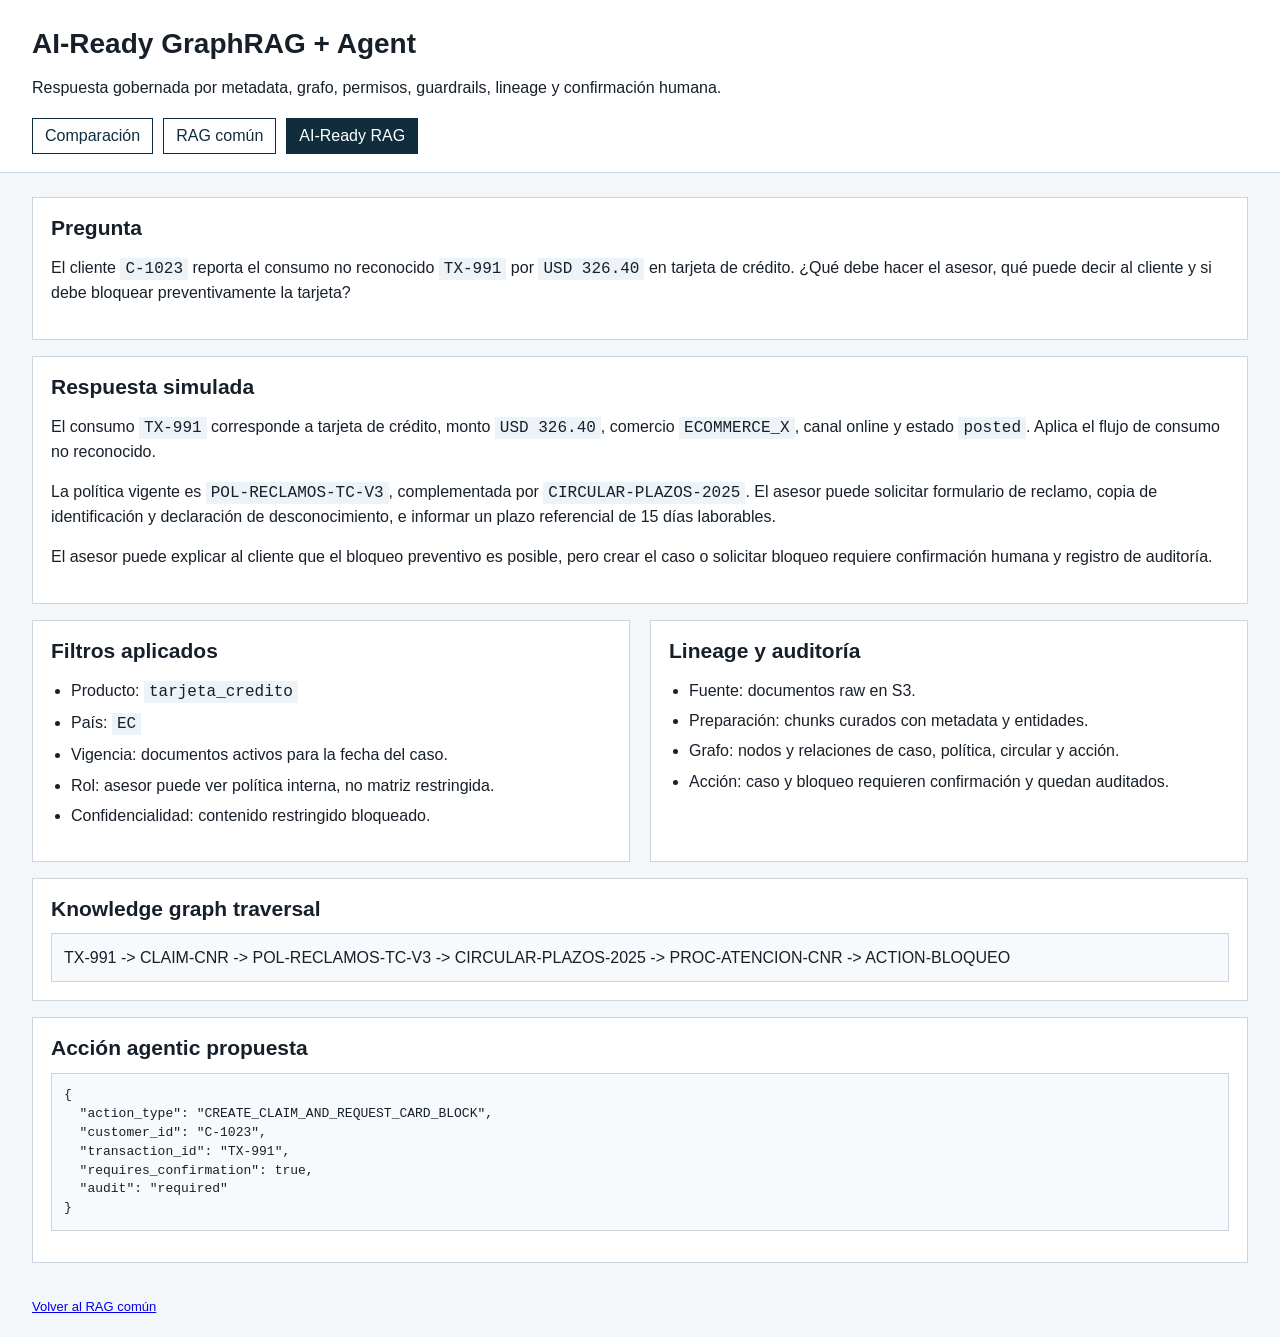
==== app/static/ai-ready-rag.html @ 5d0afe44 "Add separate RAG comparison pages" ====
<!doctype html>
<html lang="es">
  <head>
    <meta charset="utf-8" />
    <meta name="viewport" content="width=device-width, initial-scale=1" />
    <title>AI-Ready GraphRAG + Agent</title>
    <link rel="stylesheet" href="styles.css" />
  </head>
  <body>
    <header>
      <h1>AI-Ready GraphRAG + Agent</h1>
      <p>Respuesta gobernada por metadata, grafo, permisos, guardrails, lineage y confirmación humana.</p>
      <nav>
        <a href="index.html">Comparación</a>
        <a href="basic-rag.html">RAG común</a>
        <a href="ai-ready-rag.html" aria-current="page">AI-Ready RAG</a>
      </nav>
    </header>
    <main class="stack">
      <section>
        <h2>Pregunta</h2>
        <p>El cliente <code>C-1023</code> reporta el consumo no reconocido <code>TX-991</code> por <code>USD 326.40</code> en tarjeta de crédito. ¿Qué debe hacer el asesor, qué puede decir al cliente y si debe bloquear preventivamente la tarjeta?</p>
      </section>
      <section class="answer">
        <h2>Respuesta simulada</h2>
        <p>El consumo <code>TX-991</code> corresponde a tarjeta de crédito, monto <code>USD 326.40</code>, comercio <code>ECOMMERCE_X</code>, canal online y estado <code>posted</code>. Aplica el flujo de consumo no reconocido.</p>
        <p>La política vigente es <code>POL-RECLAMOS-TC-V3</code>, complementada por <code>CIRCULAR-PLAZOS-2025</code>. El asesor puede solicitar formulario de reclamo, copia de identificación y declaración de desconocimiento, e informar un plazo referencial de 15 días laborables.</p>
        <p>El asesor puede explicar al cliente que el bloqueo preventivo es posible, pero crear el caso o solicitar bloqueo requiere confirmación humana y registro de auditoría.</p>
      </section>
      <div class="grid">
        <section>
          <h2>Filtros aplicados</h2>
          <ul>
            <li>Producto: <code>tarjeta_credito</code></li>
            <li>País: <code>EC</code></li>
            <li>Vigencia: documentos activos para la fecha del caso.</li>
            <li>Rol: asesor puede ver política interna, no matriz restringida.</li>
            <li>Confidencialidad: contenido restringido bloqueado.</li>
          </ul>
        </section>
        <section>
          <h2>Lineage y auditoría</h2>
          <ul>
            <li>Fuente: documentos raw en S3.</li>
            <li>Preparación: chunks curados con metadata y entidades.</li>
            <li>Grafo: nodos y relaciones de caso, política, circular y acción.</li>
            <li>Acción: caso y bloqueo requieren confirmación y quedan auditados.</li>
          </ul>
        </section>
      </div>
      <section>
        <h2>Knowledge graph traversal</h2>
        <div class="path">TX-991 -> CLAIM-CNR -> POL-RECLAMOS-TC-V3 -> CIRCULAR-PLAZOS-2025 -> PROC-ATENCION-CNR -> ACTION-BLOQUEO</div>
      </section>
      <section>
        <h2>Acción agentic propuesta</h2>
        <pre>{
  "action_type": "CREATE_CLAIM_AND_REQUEST_CARD_BLOCK",
  "customer_id": "C-1023",
  "transaction_id": "TX-991",
  "requires_confirmation": true,
  "audit": "required"
}</pre>
      </section>
    </main>
    <footer><a href="basic-rag.html">Volver al RAG común</a></footer>
  </body>
</html>
---- app/static/styles.css ----
:root {
  color-scheme: light;
  --ink: #17202a;
  --muted: #5c6773;
  --line: #cbd5df;
  --bad: #8a1f2d;
  --good: #0d5f4c;
  --panel: #ffffff;
  --bg: #f4f7fa;
  --nav: #0f2d3d;
}

* {
  box-sizing: border-box;
}

body {
  margin: 0;
  font-family: Arial, Helvetica, sans-serif;
  color: var(--ink);
  background: var(--bg);
}

header {
  padding: 28px 32px 18px;
  border-bottom: 1px solid var(--line);
  background: #ffffff;
}

nav {
  display: flex;
  flex-wrap: wrap;
  gap: 10px;
  margin-top: 18px;
}

nav a,
.button {
  display: inline-flex;
  align-items: center;
  min-height: 36px;
  padding: 7px 12px;
  border: 1px solid var(--nav);
  color: var(--nav);
  text-decoration: none;
  background: #ffffff;
}

nav a[aria-current="page"],
.button.primary {
  color: #ffffff;
  background: var(--nav);
}

h1 {
  margin: 0 0 8px;
  font-size: 28px;
  letter-spacing: 0;
}

h2 {
  margin: 0 0 12px;
  font-size: 21px;
  letter-spacing: 0;
}

h3 {
  margin: 18px 0 8px;
  font-size: 15px;
  letter-spacing: 0;
  text-transform: uppercase;
}

p {
  line-height: 1.5;
}

main {
  padding: 24px 32px 36px;
}

section,
.case,
.answer,
.panel {
  background: var(--panel);
  border: 1px solid var(--line);
  padding: 18px;
}

.case {
  display: grid;
  grid-template-columns: 1fr auto;
  gap: 16px;
  align-items: center;
  margin-bottom: 20px;
}

.case strong {
  display: block;
  margin-bottom: 4px;
}

.badge {
  display: inline-flex;
  align-items: center;
  min-height: 28px;
  padding: 4px 10px;
  border: 1px solid var(--line);
  font-size: 13px;
  background: #eef3f7;
}

.grid {
  display: grid;
  grid-template-columns: repeat(2, minmax(0, 1fr));
  gap: 20px;
}

.stack {
  display: grid;
  gap: 16px;
}

.bad {
  color: var(--bad);
}

.good {
  color: var(--good);
}

code {
  font-family: ui-monospace, SFMono-Regular, Menlo, Consolas, monospace;
  background: #eef3f7;
  padding: 2px 5px;
}

pre,
.path {
  overflow-x: auto;
  padding: 12px;
  border: 1px solid var(--line);
  background: #f7fafc;
  white-space: pre-wrap;
  line-height: 1.45;
}

table {
  width: 100%;
  border-collapse: collapse;
  background: #ffffff;
}

th,
td {
  padding: 10px;
  border: 1px solid var(--line);
  text-align: left;
  vertical-align: top;
}

th {
  background: #eef3f7;
}

ul {
  padding-left: 20px;
}

li {
  margin: 7px 0;
  line-height: 1.45;
}

footer {
  padding: 0 32px 30px;
  color: var(--muted);
  font-size: 13px;
}

@media (max-width: 820px) {
  header,
  main,
  footer {
    padding-left: 18px;
    padding-right: 18px;
  }

  .grid,
  .case {
    grid-template-columns: 1fr;
  }
}
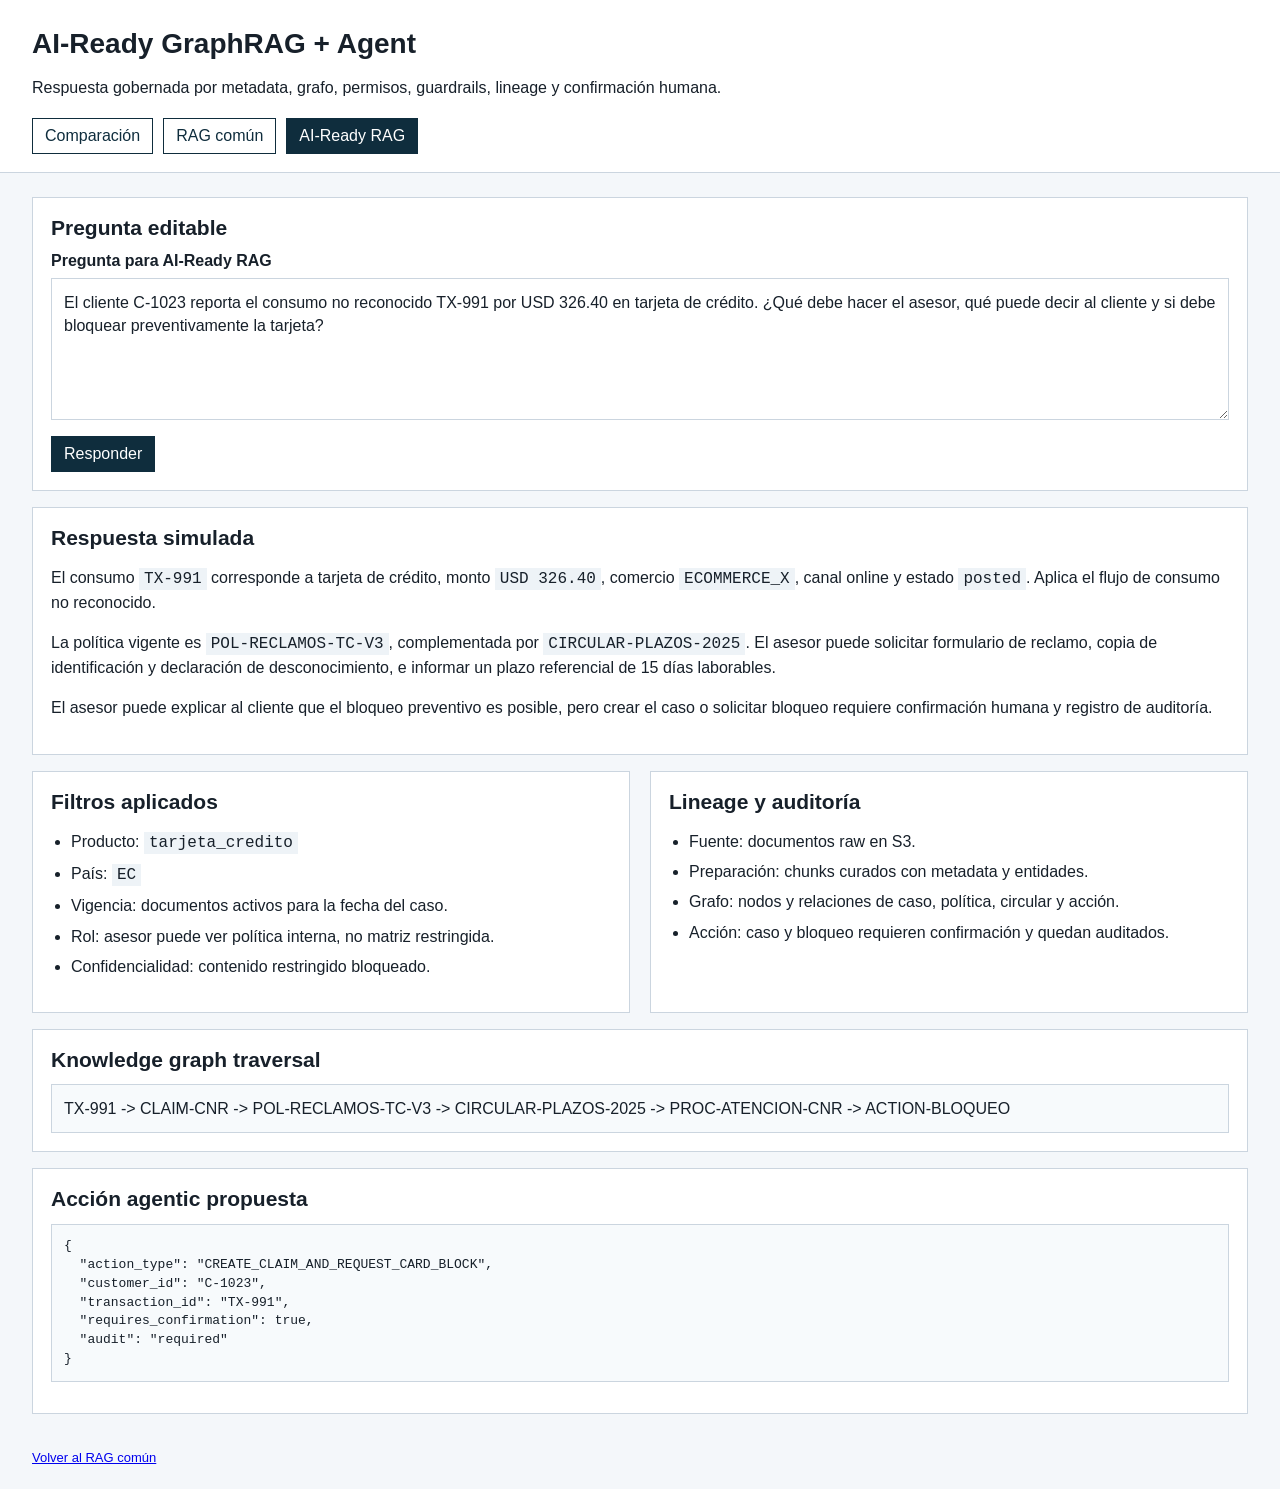
==== commit 3ce96d30: "Add editable demo questions" ====
--- a/app/static/ai-ready-rag.html
+++ b/app/static/ai-ready-rag.html
@@ -18,14 +18,20 @@
     </header>
     <main class="stack">
       <section>
-        <h2>Pregunta</h2>
-        <p>El cliente <code>C-1023</code> reporta el consumo no reconocido <code>TX-991</code> por <code>USD 326.40</code> en tarjeta de crédito. ¿Qué debe hacer el asesor, qué puede decir al cliente y si debe bloquear preventivamente la tarjeta?</p>
+        <h2>Pregunta editable</h2>
+        <label for="question">Pregunta para AI-Ready RAG</label>
+        <textarea id="question" rows="5">El cliente C-1023 reporta el consumo no reconocido TX-991 por USD 326.40 en tarjeta de crédito. ¿Qué debe hacer el asesor, qué puede decir al cliente y si debe bloquear preventivamente la tarjeta?</textarea>
+        <div class="actions">
+          <button class="button primary" type="button" data-mode="ai-ready" data-target="rag-result">Responder</button>
+        </div>
       </section>
       <section class="answer">
         <h2>Respuesta simulada</h2>
-        <p>El consumo <code>TX-991</code> corresponde a tarjeta de crédito, monto <code>USD 326.40</code>, comercio <code>ECOMMERCE_X</code>, canal online y estado <code>posted</code>. Aplica el flujo de consumo no reconocido.</p>
-        <p>La política vigente es <code>POL-RECLAMOS-TC-V3</code>, complementada por <code>CIRCULAR-PLAZOS-2025</code>. El asesor puede solicitar formulario de reclamo, copia de identificación y declaración de desconocimiento, e informar un plazo referencial de 15 días laborables.</p>
-        <p>El asesor puede explicar al cliente que el bloqueo preventivo es posible, pero crear el caso o solicitar bloqueo requiere confirmación humana y registro de auditoría.</p>
+        <div id="rag-result" class="result">
+          <p>El consumo <code>TX-991</code> corresponde a tarjeta de crédito, monto <code>USD 326.40</code>, comercio <code>ECOMMERCE_X</code>, canal online y estado <code>posted</code>. Aplica el flujo de consumo no reconocido.</p>
+          <p>La política vigente es <code>POL-RECLAMOS-TC-V3</code>, complementada por <code>CIRCULAR-PLAZOS-2025</code>. El asesor puede solicitar formulario de reclamo, copia de identificación y declaración de desconocimiento, e informar un plazo referencial de 15 días laborables.</p>
+          <p>El asesor puede explicar al cliente que el bloqueo preventivo es posible, pero crear el caso o solicitar bloqueo requiere confirmación humana y registro de auditoría.</p>
+        </div>
       </section>
       <div class="grid">
         <section>
@@ -64,5 +70,6 @@
       </section>
     </main>
     <footer><a href="basic-rag.html">Volver al RAG común</a></footer>
+    <script src="demo.js"></script>
   </body>
 </html>
--- a/app/static/styles.css
+++ b/app/static/styles.css
@@ -35,7 +35,8 @@
 }
 
 nav a,
-.button {
+.button,
+button {
   display: inline-flex;
   align-items: center;
   min-height: 36px;
@@ -44,6 +45,8 @@
   color: var(--nav);
   text-decoration: none;
   background: #ffffff;
+  cursor: pointer;
+  font: inherit;
 }
 
 nav a[aria-current="page"],
@@ -120,6 +123,35 @@
 .stack {
   display: grid;
   gap: 16px;
+}
+
+label {
+  display: block;
+  margin-bottom: 8px;
+  font-weight: 700;
+}
+
+textarea {
+  width: 100%;
+  min-height: 128px;
+  padding: 12px;
+  border: 1px solid var(--line);
+  color: var(--ink);
+  background: #ffffff;
+  font: inherit;
+  line-height: 1.45;
+  resize: vertical;
+}
+
+.actions {
+  display: flex;
+  flex-wrap: wrap;
+  gap: 10px;
+  margin-top: 12px;
+}
+
+.result {
+  min-height: 120px;
 }
 
 .bad {
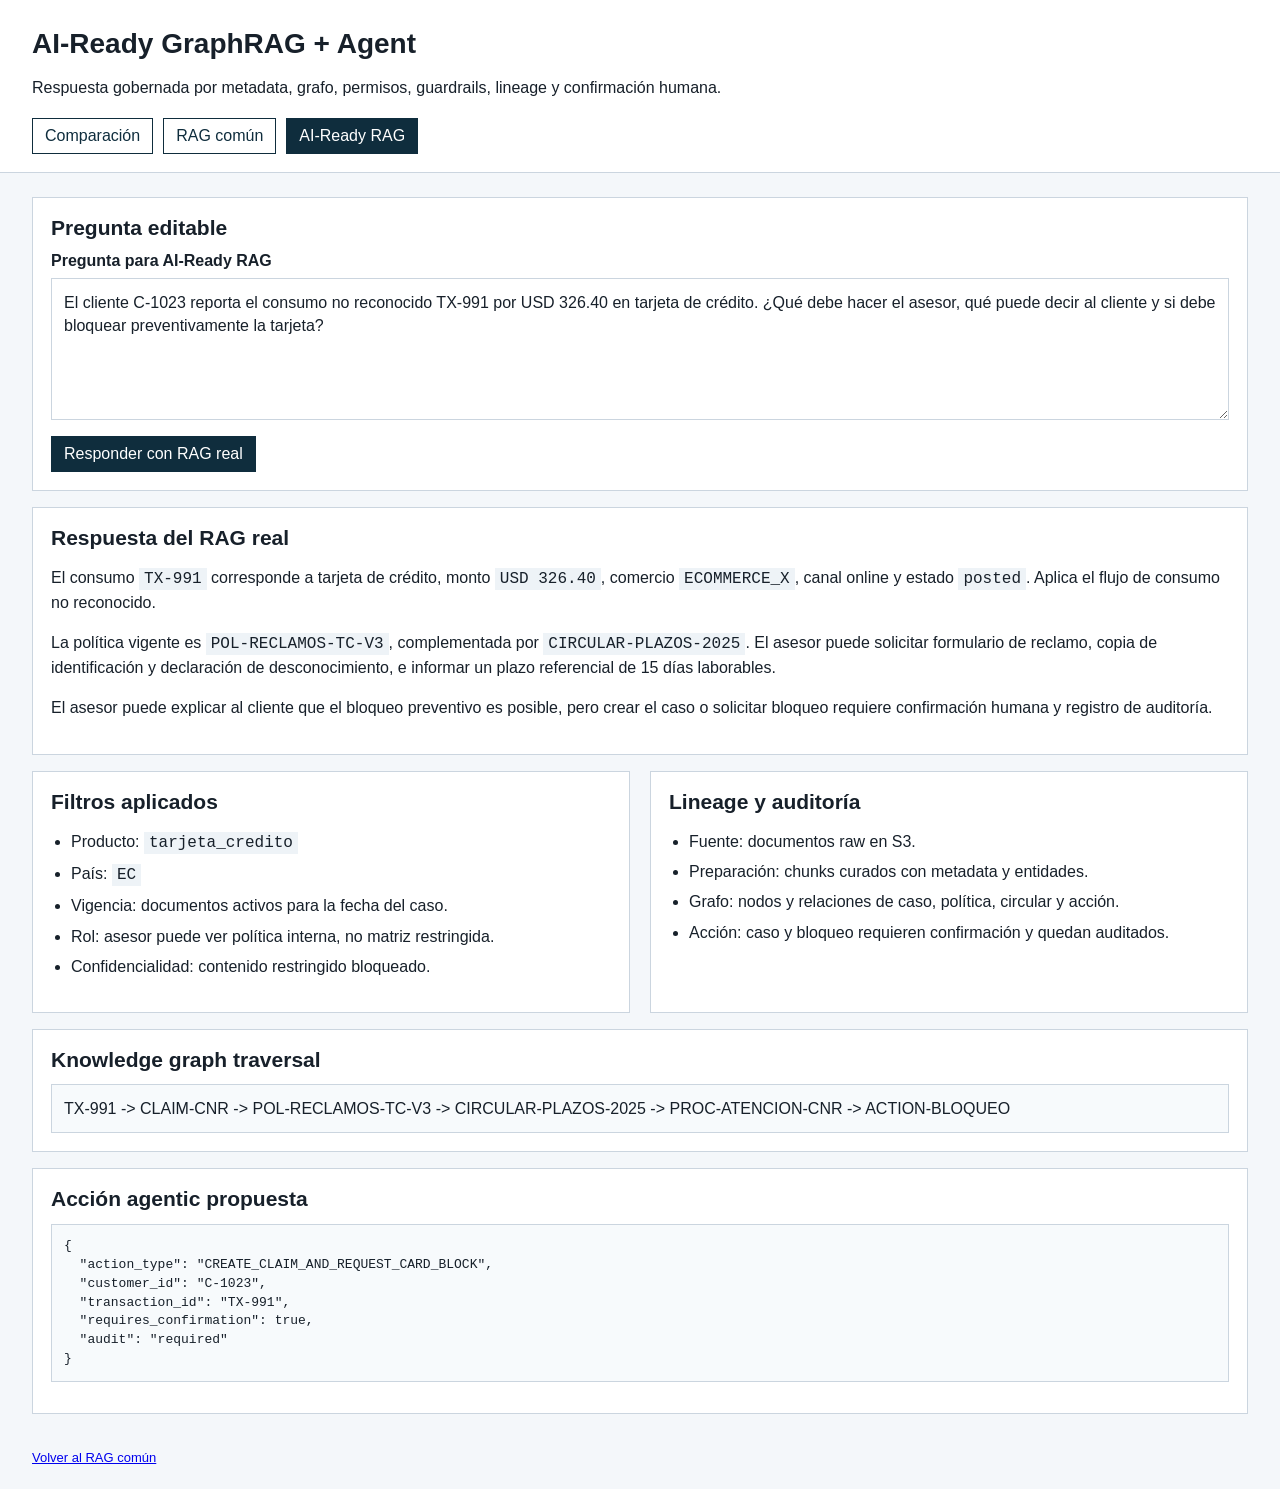
==== commit 4ad97812: "Add real AWS RAG query path" ====
--- a/app/static/ai-ready-rag.html
+++ b/app/static/ai-ready-rag.html
@@ -22,11 +22,11 @@
         <label for="question">Pregunta para AI-Ready RAG</label>
         <textarea id="question" rows="5">El cliente C-1023 reporta el consumo no reconocido TX-991 por USD 326.40 en tarjeta de crédito. ¿Qué debe hacer el asesor, qué puede decir al cliente y si debe bloquear preventivamente la tarjeta?</textarea>
         <div class="actions">
-          <button class="button primary" type="button" data-mode="ai-ready" data-target="rag-result">Responder</button>
+          <button class="button primary" type="button" data-mode="ai-ready" data-target="rag-result">Responder con RAG real</button>
         </div>
       </section>
       <section class="answer">
-        <h2>Respuesta simulada</h2>
+        <h2>Respuesta del RAG real</h2>
         <div id="rag-result" class="result">
           <p>El consumo <code>TX-991</code> corresponde a tarjeta de crédito, monto <code>USD 326.40</code>, comercio <code>ECOMMERCE_X</code>, canal online y estado <code>posted</code>. Aplica el flujo de consumo no reconocido.</p>
           <p>La política vigente es <code>POL-RECLAMOS-TC-V3</code>, complementada por <code>CIRCULAR-PLAZOS-2025</code>. El asesor puede solicitar formulario de reclamo, copia de identificación y declaración de desconocimiento, e informar un plazo referencial de 15 días laborables.</p>
@@ -70,6 +70,7 @@
       </section>
     </main>
     <footer><a href="basic-rag.html">Volver al RAG común</a></footer>
+    <script src="config.js"></script>
     <script src="demo.js"></script>
   </body>
 </html>
--- a/app/static/styles.css
+++ b/app/static/styles.css
@@ -49,6 +49,11 @@
   font: inherit;
 }
 
+button:disabled {
+  cursor: wait;
+  opacity: 0.7;
+}
+
 nav a[aria-current="page"],
 .button.primary {
   color: #ffffff;
@@ -152,6 +157,10 @@
 
 .result {
   min-height: 120px;
+}
+
+.answer-text {
+  line-height: 1.55;
 }
 
 .bad {
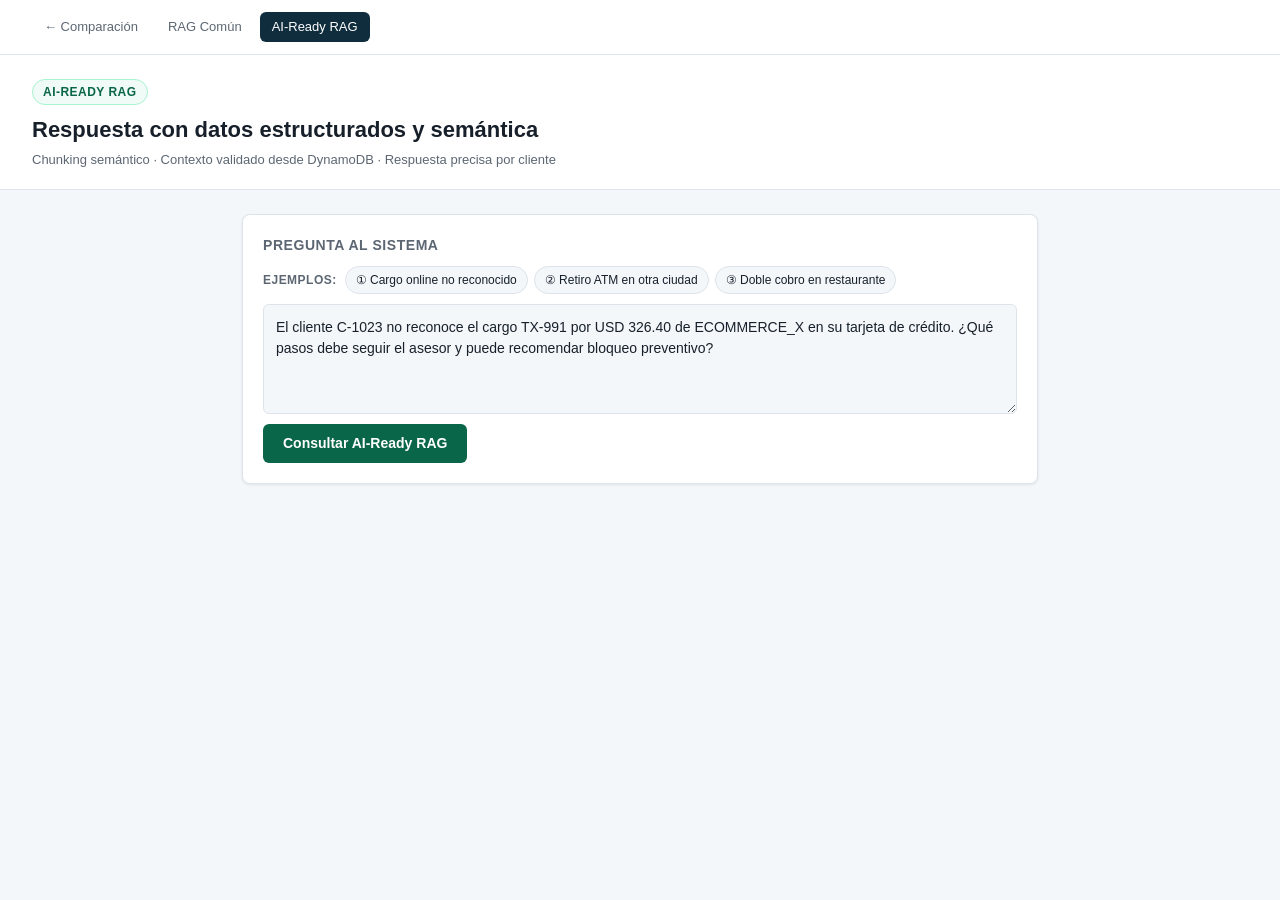
==== commit 6ff8dfbd: "refactor" ====
--- a/app/static/ai-ready-rag.html
+++ b/app/static/ai-ready-rag.html
@@ -3,73 +3,41 @@
   <head>
     <meta charset="utf-8" />
     <meta name="viewport" content="width=device-width, initial-scale=1" />
-    <title>AI-Ready GraphRAG + Agent</title>
+    <title>AI-Ready RAG</title>
     <link rel="stylesheet" href="styles.css" />
   </head>
   <body>
     <header>
-      <h1>AI-Ready GraphRAG + Agent</h1>
-      <p>Respuesta gobernada por metadata, grafo, permisos, guardrails, lineage y confirmación humana.</p>
       <nav>
-        <a href="index.html">Comparación</a>
-        <a href="basic-rag.html">RAG común</a>
+        <a href="index.html">← Comparación</a>
+        <a href="basic-rag.html">RAG Común</a>
         <a href="ai-ready-rag.html" aria-current="page">AI-Ready RAG</a>
       </nav>
+      <div class="page-title">
+        <span class="mode-badge mode-good">AI-Ready RAG</span>
+        <h1>Respuesta con datos estructurados y semántica</h1>
+        <p class="subtitle">Chunking semántico · Contexto validado desde DynamoDB · Respuesta precisa por cliente</p>
+      </div>
     </header>
-    <main class="stack">
-      <section>
-        <h2>Pregunta editable</h2>
-        <label for="question">Pregunta para AI-Ready RAG</label>
-        <textarea id="question" rows="5">El cliente C-1023 reporta el consumo no reconocido TX-991 por USD 326.40 en tarjeta de crédito. ¿Qué debe hacer el asesor, qué puede decir al cliente y si debe bloquear preventivamente la tarjeta?</textarea>
-        <div class="actions">
-          <button class="button primary" type="button" data-mode="ai-ready" data-target="rag-result">Responder con RAG real</button>
+
+    <main>
+      <section class="query-card">
+        <label for="question">Pregunta al sistema</label>
+        <div class="presets">
+          <span class="presets-label">Ejemplos:</span>
+          <button class="preset-btn" type="button" data-q="1">① Cargo online no reconocido</button>
+          <button class="preset-btn" type="button" data-q="2">② Retiro ATM en otra ciudad</button>
+          <button class="preset-btn" type="button" data-q="3">③ Doble cobro en restaurante</button>
         </div>
+        <textarea id="question" rows="4">El cliente C-1023 no reconoce el cargo TX-991 por USD 326.40 de ECOMMERCE_X en su tarjeta de crédito. ¿Qué pasos debe seguir el asesor y puede recomendar bloqueo preventivo?</textarea>
+        <button class="btn-query btn-query--good" type="button" data-mode="ai-ready" data-target="results">
+          Consultar AI-Ready RAG
+        </button>
       </section>
-      <section class="answer">
-        <h2>Respuesta del RAG real</h2>
-        <div id="rag-result" class="result">
-          <p>El consumo <code>TX-991</code> corresponde a tarjeta de crédito, monto <code>USD 326.40</code>, comercio <code>ECOMMERCE_X</code>, canal online y estado <code>posted</code>. Aplica el flujo de consumo no reconocido.</p>
-          <p>La política vigente es <code>POL-RECLAMOS-TC-V3</code>, complementada por <code>CIRCULAR-PLAZOS-2025</code>. El asesor puede solicitar formulario de reclamo, copia de identificación y declaración de desconocimiento, e informar un plazo referencial de 15 días laborables.</p>
-          <p>El asesor puede explicar al cliente que el bloqueo preventivo es posible, pero crear el caso o solicitar bloqueo requiere confirmación humana y registro de auditoría.</p>
-        </div>
-      </section>
-      <div class="grid">
-        <section>
-          <h2>Filtros aplicados</h2>
-          <ul>
-            <li>Producto: <code>tarjeta_credito</code></li>
-            <li>País: <code>EC</code></li>
-            <li>Vigencia: documentos activos para la fecha del caso.</li>
-            <li>Rol: asesor puede ver política interna, no matriz restringida.</li>
-            <li>Confidencialidad: contenido restringido bloqueado.</li>
-          </ul>
-        </section>
-        <section>
-          <h2>Lineage y auditoría</h2>
-          <ul>
-            <li>Fuente: documentos raw en S3.</li>
-            <li>Preparación: chunks curados con metadata y entidades.</li>
-            <li>Grafo: nodos y relaciones de caso, política, circular y acción.</li>
-            <li>Acción: caso y bloqueo requieren confirmación y quedan auditados.</li>
-          </ul>
-        </section>
-      </div>
-      <section>
-        <h2>Knowledge graph traversal</h2>
-        <div class="path">TX-991 -> CLAIM-CNR -> POL-RECLAMOS-TC-V3 -> CIRCULAR-PLAZOS-2025 -> PROC-ATENCION-CNR -> ACTION-BLOQUEO</div>
-      </section>
-      <section>
-        <h2>Acción agentic propuesta</h2>
-        <pre>{
-  "action_type": "CREATE_CLAIM_AND_REQUEST_CARD_BLOCK",
-  "customer_id": "C-1023",
-  "transaction_id": "TX-991",
-  "requires_confirmation": true,
-  "audit": "required"
-}</pre>
-      </section>
+
+      <div id="results" class="results-area hidden"></div>
     </main>
-    <footer><a href="basic-rag.html">Volver al RAG común</a></footer>
+
     <script src="config.js"></script>
     <script src="demo.js"></script>
   </body>
--- a/app/static/styles.css
+++ b/app/static/styles.css
@@ -1,235 +1,401 @@
 :root {
-  color-scheme: light;
   --ink: #17202a;
   --muted: #5c6773;
-  --line: #cbd5df;
-  --bad: #8a1f2d;
-  --good: #0d5f4c;
+  --line: #dde3ea;
+  --bg: #f4f7fa;
   --panel: #ffffff;
-  --bg: #f4f7fa;
-  --nav: #0f2d3d;
-}
-
-* {
-  box-sizing: border-box;
-}
+  --nav-bg: #0f2d3d;
+  --bad: #b91c2c;
+  --bad-bg: #fff1f2;
+  --bad-border: #fecdd3;
+  --good: #0a6648;
+  --good-bg: #f0faf6;
+  --good-border: #a7f3d0;
+  --warn: #92400e;
+  --warn-bg: #fffbeb;
+  --warn-border: #fde68a;
+  --radius: 8px;
+  --shadow: 0 1px 3px rgba(0,0,0,.08);
+}
+
+* { box-sizing: border-box; margin: 0; padding: 0; }
 
 body {
-  margin: 0;
-  font-family: Arial, Helvetica, sans-serif;
+  font-family: -apple-system, BlinkMacSystemFont, "Segoe UI", Arial, sans-serif;
+  font-size: 15px;
   color: var(--ink);
   background: var(--bg);
-}
-
+  line-height: 1.5;
+}
+
+/* ── NAV ── */
 header {
-  padding: 28px 32px 18px;
+  background: var(--panel);
   border-bottom: 1px solid var(--line);
-  background: #ffffff;
 }
 
 nav {
   display: flex;
-  flex-wrap: wrap;
+  gap: 6px;
+  padding: 12px 32px;
+  border-bottom: 1px solid var(--line);
+}
+
+nav a {
+  padding: 5px 12px;
+  border-radius: 6px;
+  text-decoration: none;
+  color: var(--muted);
+  font-size: 13px;
+  font-weight: 500;
+}
+
+nav a:hover { background: var(--bg); color: var(--ink); }
+nav a[aria-current="page"] { background: var(--nav-bg); color: #fff; }
+
+/* ── PAGE TITLE ── */
+.page-title {
+  padding: 24px 32px 20px;
+}
+
+.page-title h1 {
+  font-size: 22px;
+  font-weight: 700;
+  margin: 8px 0 4px;
+}
+
+.subtitle {
+  font-size: 13px;
+  color: var(--muted);
+}
+
+/* ── MODE BADGE ── */
+.mode-badge {
+  display: inline-block;
+  padding: 3px 10px;
+  border-radius: 20px;
+  font-size: 12px;
+  font-weight: 700;
+  letter-spacing: .04em;
+  text-transform: uppercase;
+}
+
+.mode-bad  { background: var(--bad-bg);  color: var(--bad);  border: 1px solid var(--bad-border); }
+.mode-good { background: var(--good-bg); color: var(--good); border: 1px solid var(--good-border); }
+
+/* ── MAIN ── */
+main {
+  max-width: 860px;
+  margin: 0 auto;
+  padding: 24px 32px 48px;
+  display: flex;
+  flex-direction: column;
+  gap: 20px;
+}
+
+/* ── QUERY CARD ── */
+.query-card {
+  background: var(--panel);
+  border: 1px solid var(--line);
+  border-radius: var(--radius);
+  padding: 20px;
+  box-shadow: var(--shadow);
+  display: flex;
+  flex-direction: column;
   gap: 10px;
-  margin-top: 18px;
-}
-
-nav a,
-.button,
-button {
-  display: inline-flex;
-  align-items: center;
-  min-height: 36px;
-  padding: 7px 12px;
-  border: 1px solid var(--nav);
-  color: var(--nav);
-  text-decoration: none;
-  background: #ffffff;
-  cursor: pointer;
-  font: inherit;
-}
-
-button:disabled {
-  cursor: wait;
-  opacity: 0.7;
-}
-
-nav a[aria-current="page"],
-.button.primary {
-  color: #ffffff;
-  background: var(--nav);
-}
-
-h1 {
-  margin: 0 0 8px;
-  font-size: 28px;
-  letter-spacing: 0;
-}
-
-h2 {
-  margin: 0 0 12px;
-  font-size: 21px;
-  letter-spacing: 0;
-}
-
-h3 {
-  margin: 18px 0 8px;
-  font-size: 15px;
-  letter-spacing: 0;
-  text-transform: uppercase;
-}
-
-p {
-  line-height: 1.5;
-}
-
-main {
-  padding: 24px 32px 36px;
-}
-
-section,
-.case,
-.answer,
-.panel {
-  background: var(--panel);
-  border: 1px solid var(--line);
-  padding: 18px;
-}
-
-.case {
-  display: grid;
-  grid-template-columns: 1fr auto;
-  gap: 16px;
-  align-items: center;
-  margin-bottom: 20px;
-}
-
-.case strong {
-  display: block;
-  margin-bottom: 4px;
-}
-
-.badge {
-  display: inline-flex;
-  align-items: center;
-  min-height: 28px;
-  padding: 4px 10px;
-  border: 1px solid var(--line);
-  font-size: 13px;
-  background: #eef3f7;
-}
-
-.grid {
-  display: grid;
-  grid-template-columns: repeat(2, minmax(0, 1fr));
-  gap: 20px;
-}
-
-.stack {
-  display: grid;
-  gap: 16px;
-}
-
-label {
-  display: block;
-  margin-bottom: 8px;
-  font-weight: 700;
+}
+
+.query-card label {
+  font-weight: 600;
+  font-size: 14px;
+  color: var(--muted);
+  text-transform: uppercase;
+  letter-spacing: .04em;
 }
 
 textarea {
   width: 100%;
-  min-height: 128px;
   padding: 12px;
   border: 1px solid var(--line);
+  border-radius: 6px;
+  font: inherit;
+  font-size: 14px;
+  resize: vertical;
+  min-height: 100px;
   color: var(--ink);
-  background: #ffffff;
+  background: var(--bg);
+  line-height: 1.5;
+}
+
+textarea:focus { outline: 2px solid var(--nav-bg); outline-offset: 1px; }
+
+.btn-query {
+  align-self: flex-start;
+  padding: 9px 20px;
+  border: none;
+  border-radius: 6px;
+  background: var(--nav-bg);
+  color: #fff;
   font: inherit;
-  line-height: 1.45;
-  resize: vertical;
-}
-
-.actions {
-  display: flex;
-  flex-wrap: wrap;
-  gap: 10px;
-  margin-top: 12px;
-}
-
-.result {
-  min-height: 120px;
-}
-
+  font-size: 14px;
+  font-weight: 600;
+  cursor: pointer;
+  transition: opacity .15s;
+}
+
+.btn-query:hover { opacity: .88; }
+.btn-query:disabled { opacity: .5; cursor: wait; }
+.btn-query--good { background: var(--good); }
+
+/* ── RESULTS ── */
+.results-area {
+  display: flex;
+  flex-direction: column;
+  gap: 16px;
+}
+
+.results-area.hidden { display: none; }
+
+/* ── CARDS ── */
+.card {
+  background: var(--panel);
+  border: 1px solid var(--line);
+  border-radius: var(--radius);
+  padding: 20px;
+  box-shadow: var(--shadow);
+}
+
+.card-header {
+  display: flex;
+  align-items: center;
+  gap: 8px;
+  margin-bottom: 14px;
+}
+
+.card-header .icon { font-size: 18px; }
+
+.card-header h2 {
+  font-size: 14px;
+  font-weight: 700;
+  text-transform: uppercase;
+  letter-spacing: .05em;
+  color: var(--muted);
+}
+
+/* answer text */
 .answer-text {
-  line-height: 1.55;
-}
-
-.bad {
-  color: var(--bad);
-}
-
-.good {
+  font-size: 15px;
+  line-height: 1.7;
+  white-space: pre-wrap;
+}
+
+/* ── ALERT CARDS ── */
+.alert {
+  border-radius: var(--radius);
+  padding: 16px 18px;
+  font-size: 14px;
+  line-height: 1.6;
+}
+
+.alert-bad  { background: var(--bad-bg);  border: 1px solid var(--bad-border);  color: var(--bad); }
+.alert-good { background: var(--good-bg); border: 1px solid var(--good-border); color: var(--good); }
+.alert-warn { background: var(--warn-bg); border: 1px solid var(--warn-border); color: var(--warn); }
+
+.alert strong { display: block; margin-bottom: 6px; font-size: 15px; }
+.alert ul { padding-left: 18px; }
+.alert li { margin: 4px 0; }
+
+/* ── STRUCTURED DATA TABLE ── */
+.data-grid {
+  display: grid;
+  grid-template-columns: repeat(auto-fit, minmax(200px, 1fr));
+  gap: 12px;
+  margin-top: 4px;
+}
+
+.data-group {
+  background: var(--good-bg);
+  border: 1px solid var(--good-border);
+  border-radius: 6px;
+  padding: 12px;
+}
+
+.data-group-title {
+  font-size: 11px;
+  font-weight: 700;
+  text-transform: uppercase;
+  letter-spacing: .06em;
   color: var(--good);
-}
-
-code {
-  font-family: ui-monospace, SFMono-Regular, Menlo, Consolas, monospace;
-  background: #eef3f7;
-  padding: 2px 5px;
-}
-
-pre,
-.path {
-  overflow-x: auto;
-  padding: 12px;
-  border: 1px solid var(--line);
-  background: #f7fafc;
-  white-space: pre-wrap;
-  line-height: 1.45;
-}
-
-table {
+  margin-bottom: 8px;
+}
+
+.data-row {
+  display: flex;
+  justify-content: space-between;
+  gap: 8px;
+  font-size: 13px;
+  padding: 3px 0;
+  border-bottom: 1px solid var(--good-border);
+}
+
+.data-row:last-child { border-bottom: none; }
+.data-row .dk { color: var(--muted); }
+.data-row .dv { font-weight: 600; text-align: right; }
+
+/* ── SOURCES ── */
+details {
+  background: var(--panel);
+  border: 1px solid var(--line);
+  border-radius: var(--radius);
+}
+
+details summary {
+  padding: 14px 18px;
+  cursor: pointer;
+  font-size: 13px;
+  font-weight: 600;
+  color: var(--muted);
+  text-transform: uppercase;
+  letter-spacing: .04em;
+  list-style: none;
+  user-select: none;
+}
+
+details summary::after {
+  content: " ›";
+  float: right;
+}
+
+details[open] summary::after { content: " ‹"; }
+
+details table {
   width: 100%;
   border-collapse: collapse;
-  background: #ffffff;
-}
-
-th,
-td {
-  padding: 10px;
-  border: 1px solid var(--line);
+  font-size: 13px;
+}
+
+details th, details td {
+  padding: 8px 12px;
+  border-top: 1px solid var(--line);
   text-align: left;
   vertical-align: top;
 }
 
-th {
-  background: #eef3f7;
-}
-
-ul {
-  padding-left: 20px;
-}
-
-li {
-  margin: 7px 0;
-  line-height: 1.45;
-}
-
-footer {
-  padding: 0 32px 30px;
-  color: var(--muted);
-  font-size: 13px;
-}
-
-@media (max-width: 820px) {
-  header,
-  main,
-  footer {
-    padding-left: 18px;
-    padding-right: 18px;
-  }
-
-  .grid,
-  .case {
-    grid-template-columns: 1fr;
-  }
-}
+details th { background: var(--bg); font-weight: 600; color: var(--muted); font-size: 12px; text-transform: uppercase; }
+
+/* ── LOADING ── */
+.loading {
+  display: flex;
+  align-items: center;
+  gap: 10px;
+  padding: 20px;
+  color: var(--muted);
+  font-size: 14px;
+}
+
+.spinner {
+  width: 18px;
+  height: 18px;
+  border: 2px solid var(--line);
+  border-top-color: var(--nav-bg);
+  border-radius: 50%;
+  animation: spin .7s linear infinite;
+  flex-shrink: 0;
+}
+
+@keyframes spin { to { transform: rotate(360deg); } }
+
+/* ── COMPARISON PAGE ── */
+.compare-grid {
+  display: grid;
+  grid-template-columns: 1fr 1fr;
+  gap: 20px;
+  padding: 24px 32px;
+  max-width: 1100px;
+  margin: 0 auto;
+}
+
+.compare-col h2 { font-size: 16px; margin-bottom: 12px; }
+
+/* ── MARKDOWN BODY ── */
+.md-body h1, .md-body h2, .md-body h3 {
+  margin: 12px 0 2px;
+  font-weight: 700;
+  line-height: 1.3;
+}
+.md-body h1 { font-size: 17px; }
+.md-body h2 { font-size: 15px; color: var(--ink); }
+.md-body h3 { font-size: 13px; text-transform: uppercase; letter-spacing: .04em; color: var(--muted); }
+.md-body p  { margin: 3px 0; line-height: 1.6; }
+.md-body ul, .md-body ol { padding-left: 20px; margin: 2px 0 4px; }
+.md-body li { margin: 2px 0; line-height: 1.5; }
+.md-body hr { border: none; border-top: 1px solid var(--line); margin: 10px 0; }
+.md-body strong { font-weight: 700; }
+.md-body code {
+  font-family: ui-monospace, Menlo, Consolas, monospace;
+  font-size: .85em;
+  background: var(--bg);
+  padding: 2px 5px;
+  border-radius: 4px;
+  border: 1px solid var(--line);
+}
+.md-body table.md-table {
+  width: 100%;
+  border-collapse: collapse;
+  font-size: 13px;
+  margin: 10px 0;
+}
+.md-body table.md-table th,
+.md-body table.md-table td {
+  padding: 7px 10px;
+  border: 1px solid var(--line);
+  text-align: left;
+}
+.md-body table.md-table th { background: var(--bg); font-weight: 600; }
+
+/* ── PRESETS ── */
+.presets {
+  display: flex;
+  flex-wrap: wrap;
+  align-items: center;
+  gap: 6px;
+}
+
+.presets-label {
+  font-size: 12px;
+  font-weight: 600;
+  color: var(--muted);
+  text-transform: uppercase;
+  letter-spacing: .04em;
+  margin-right: 2px;
+}
+
+.preset-btn {
+  padding: 4px 10px;
+  border: 1px solid var(--line);
+  border-radius: 20px;
+  background: var(--bg);
+  color: var(--ink);
+  font: inherit;
+  font-size: 12px;
+  cursor: pointer;
+  transition: border-color .15s, background .15s;
+}
+
+.preset-btn:hover { border-color: var(--nav-bg); background: #fff; }
+.preset-btn.active { border-color: var(--nav-bg); background: var(--nav-bg); color: #fff; }
+
+/* ── UTILS ── */
+code {
+  font-family: ui-monospace, Menlo, Consolas, monospace;
+  font-size: .88em;
+  background: var(--bg);
+  padding: 2px 5px;
+  border-radius: 4px;
+  border: 1px solid var(--line);
+}
+
+@media (max-width: 680px) {
+  nav, .page-title, main { padding-left: 16px; padding-right: 16px; }
+  .data-grid { grid-template-columns: 1fr; }
+}
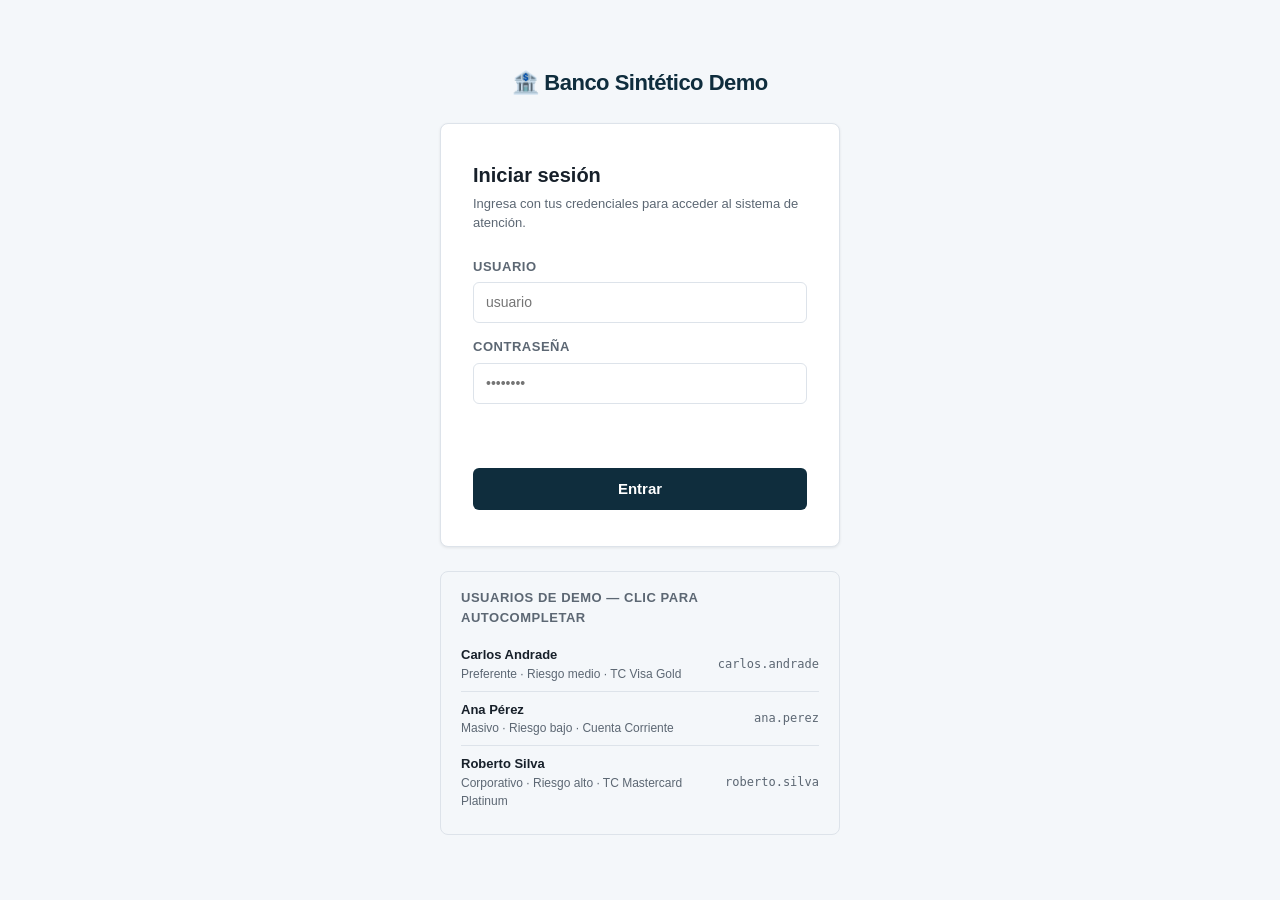
==== commit b37a78e1: "add login page" ====
--- a/app/static/ai-ready-rag.html
+++ b/app/static/ai-ready-rag.html
@@ -12,15 +12,20 @@
         <a href="index.html">← Comparación</a>
         <a href="basic-rag.html">RAG Común</a>
         <a href="ai-ready-rag.html" aria-current="page">AI-Ready RAG</a>
+        <span class="nav-spacer"></span>
+        <span id="session-badge" class="session-badge hidden"></span>
+        <button id="logout-btn" class="btn-logout hidden" type="button">Cerrar sesión</button>
       </nav>
       <div class="page-title">
         <span class="mode-badge mode-good">AI-Ready RAG</span>
-        <h1>Respuesta con datos estructurados y semántica</h1>
-        <p class="subtitle">Chunking semántico · Contexto validado desde DynamoDB · Respuesta precisa por cliente</p>
+        <h1>Respuesta personalizada desde tu sesión</h1>
+        <p class="subtitle">El sistema <strong>sabe quién estás logueado</strong>. Consulta tus datos en DynamoDB antes de responder.</p>
       </div>
     </header>
 
     <main>
+      <div id="session-context" class="session-context hidden"></div>
+
       <section class="query-card">
         <label for="question">Pregunta al sistema</label>
         <div class="presets">
@@ -29,7 +34,7 @@
           <button class="preset-btn" type="button" data-q="2">② Retiro ATM en otra ciudad</button>
           <button class="preset-btn" type="button" data-q="3">③ Doble cobro en restaurante</button>
         </div>
-        <textarea id="question" rows="4">El cliente C-1023 no reconoce el cargo TX-991 por USD 326.40 de ECOMMERCE_X en su tarjeta de crédito. ¿Qué pasos debe seguir el asesor y puede recomendar bloqueo preventivo?</textarea>
+        <textarea id="question" rows="4">No reconozco el cargo TX-991 por USD 326.40 de ECOMMERCE_X en mi tarjeta de crédito. ¿Qué pasos debo seguir y pueden bloquear mi tarjeta?</textarea>
         <button class="btn-query btn-query--good" type="button" data-mode="ai-ready" data-target="results">
           Consultar AI-Ready RAG
         </button>
--- a/app/static/styles.css
+++ b/app/static/styles.css
@@ -317,6 +317,79 @@
 
 .compare-col h2 { font-size: 16px; margin-bottom: 12px; }
 
+/* ── SESSION ── */
+.nav-spacer { flex: 1; }
+
+.session-badge {
+  font-size: 13px;
+  font-weight: 600;
+  color: var(--muted);
+  padding: 4px 10px;
+  background: var(--bg);
+  border: 1px solid var(--line);
+  border-radius: 20px;
+}
+
+.btn-logout {
+  padding: 4px 10px;
+  border: 1px solid var(--line);
+  border-radius: 6px;
+  background: #fff;
+  color: var(--muted);
+  font: inherit;
+  font-size: 12px;
+  cursor: pointer;
+}
+.btn-logout:hover { border-color: var(--bad); color: var(--bad); }
+
+.session-context { margin-bottom: 0; }
+
+.session-info {
+  display: flex;
+  align-items: center;
+  gap: 12px;
+  background: var(--good-bg);
+  border: 1px solid var(--good-border);
+  border-radius: var(--radius);
+  padding: 14px 18px;
+}
+
+.session-icon { font-size: 22px; flex-shrink: 0; }
+
+.session-info strong { display: block; font-size: 15px; }
+
+.session-meta { font-size: 13px; color: var(--good); }
+
+.session-note {
+  margin-left: auto;
+  font-size: 12px;
+  color: var(--good);
+  font-style: italic;
+  white-space: nowrap;
+}
+
+/* ── COMPARE PAGE ── */
+.compare-intro {
+  display: grid;
+  grid-template-columns: 1fr 1fr;
+  gap: 20px;
+}
+
+.compare-intro .card { display: flex; flex-direction: column; gap: 10px; }
+.compare-intro h2 { font-size: 17px; margin: 4px 0 0; }
+.compare-intro p  { font-size: 14px; color: var(--muted); line-height: 1.55; }
+.compare-intro .btn-query { align-self: flex-start; margin-top: auto; text-decoration: none; }
+
+.compare-list { padding-left: 18px; margin: 0; }
+.compare-list li { font-size: 13px; margin: 4px 0; line-height: 1.45; }
+.bad-list  li { color: var(--bad); }
+.good-list li { color: var(--good); }
+
+@media (max-width: 680px) {
+  .compare-intro { grid-template-columns: 1fr; }
+  .session-note { display: none; }
+}
+
 /* ── MARKDOWN BODY ── */
 .md-body h1, .md-body h2, .md-body h3 {
   margin: 12px 0 2px;
